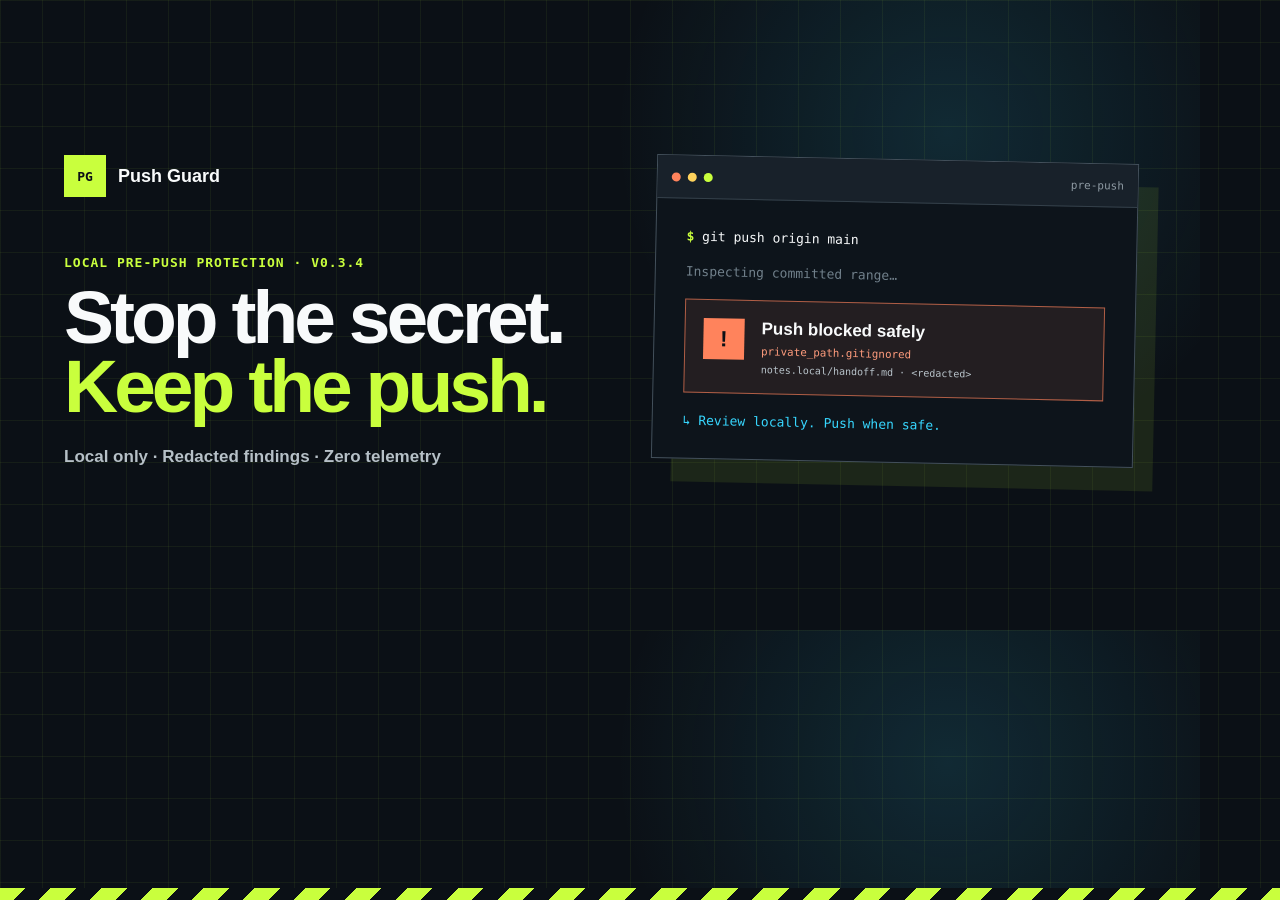
==== docs/social-card.html @ c1cf0c63 "Release 0.3.4: harden push and publish gates" ====
<!doctype html>
<html lang="en">
<head>
  <meta charset="utf-8">
  <meta name="viewport" content="width=device-width, initial-scale=1">
  <meta name="robots" content="noindex">
  <title>Push Guard social card</title>
  <link rel="stylesheet" href="social-card.css">
</head>
<body>
  <main>
    <section class="copy">
      <div class="brand"><span>PG</span> Push Guard</div>
      <p class="eyebrow">LOCAL PRE-PUSH PROTECTION · V0.3.4</p>
      <h1>Stop the secret.<br><strong>Keep the push.</strong></h1>
      <p class="subhead">Local only · Redacted findings · Zero telemetry</p>
    </section>
    <section class="terminal" aria-label="Synthetic Push Guard output">
      <div class="bar"><i></i><i></i><i></i><span>pre-push</span></div>
      <div class="body">
        <p><b>$</b> git push origin main</p>
        <p class="dim">Inspecting committed range…</p>
        <div class="finding">
          <em>!</em>
          <div><strong>Push blocked safely</strong><small>private_path.gitignored</small><code>notes.local/handoff.md · &lt;redacted&gt;</code></div>
        </div>
        <p class="resolve">↳ Review locally. Push when safe.</p>
      </div>
    </section>
  </main>
</body>
</html>
---- docs/social-card.css ----
* { box-sizing: border-box; }

html,
body {
  width: 1200px;
  height: 630px;
  margin: 0;
  overflow: hidden;
}

body {
  color: #f8fafb;
  background:
    linear-gradient(90deg, rgba(201, 255, 61, 0.06) 1px, transparent 1px),
    linear-gradient(rgba(201, 255, 61, 0.06) 1px, transparent 1px),
    radial-gradient(circle at 79% 21%, rgba(55, 215, 255, 0.13), transparent 31%),
    #0b1016;
  background-size: 42px 42px, 42px 42px, auto, auto;
  font-family: Arial, Helvetica, sans-serif;
}

body::after {
  content: "";
  position: absolute;
  inset: auto 0 0;
  height: 12px;
  background: repeating-linear-gradient(135deg, #c9ff3d 0 18px, #0b1016 18px 36px);
}

main {
  display: grid;
  grid-template-columns: 1fr 0.9fr;
  align-items: center;
  gap: 54px;
  width: 100%;
  height: 100%;
  padding: 58px 64px 66px;
}

.brand {
  display: flex;
  align-items: center;
  gap: 12px;
  margin-bottom: 58px;
  font-size: 18px;
  font-weight: 800;
}

.brand span {
  display: grid;
  place-items: center;
  width: 42px;
  height: 42px;
  color: #0b1016;
  background: #c9ff3d;
  font-family: monospace;
  font-size: 13px;
}

.eyebrow {
  margin: 0 0 13px;
  color: #c9ff3d;
  font-family: monospace;
  font-size: 13px;
  font-weight: 800;
  letter-spacing: 1px;
}

h1 {
  margin: 0;
  font-size: 75px;
  line-height: 0.91;
  letter-spacing: -4px;
}

h1 strong {
  color: #c9ff3d;
}

.subhead {
  margin: 27px 0 0;
  color: #b6c0c7;
  font-size: 17px;
  font-weight: 700;
}

.terminal {
  background: #0d141b;
  border: 1px solid #43505b;
  box-shadow: 20px 23px 0 rgba(201, 255, 61, 0.09);
  transform: rotate(1.2deg);
}

.bar {
  display: flex;
  align-items: center;
  gap: 7px;
  min-height: 43px;
  padding: 0 14px;
  background: #18212a;
  border-bottom: 1px solid #34404a;
}

.bar i {
  width: 9px;
  height: 9px;
  background: #ff835c;
  border-radius: 50%;
}

.bar i:nth-child(2) { background: #ffd35c; }
.bar i:nth-child(3) { background: #c9ff3d; }

.bar span {
  margin-left: auto;
  color: #8e9aa3;
  font-family: monospace;
  font-size: 11px;
}

.body {
  padding: 30px;
  font-family: monospace;
  font-size: 13px;
}

.body > p { margin: 0 0 20px; }
.body b { color: #c9ff3d; }
.body .dim { color: #71808b; }

.finding {
  display: grid;
  grid-template-columns: 43px 1fr;
  gap: 15px;
  padding: 18px;
  background: rgba(255, 131, 92, 0.09);
  border: 1px solid rgba(255, 131, 92, 0.64);
}

.finding em {
  display: grid;
  place-items: center;
  width: 41px;
  height: 41px;
  color: #0b1016;
  background: #ff835c;
  font-family: Arial, sans-serif;
  font-size: 22px;
  font-style: normal;
  font-weight: 900;
}

.finding strong,
.finding small,
.finding code {
  display: block;
}

.finding strong {
  margin-bottom: 6px;
  font-family: Arial, sans-serif;
  font-size: 17px;
}

.finding small { color: #ff9c7d; }
.finding code { margin-top: 6px; color: #b9c4cb; font-size: 10px; }
.resolve { margin: 20px 0 0 !important; color: #37d7ff; }
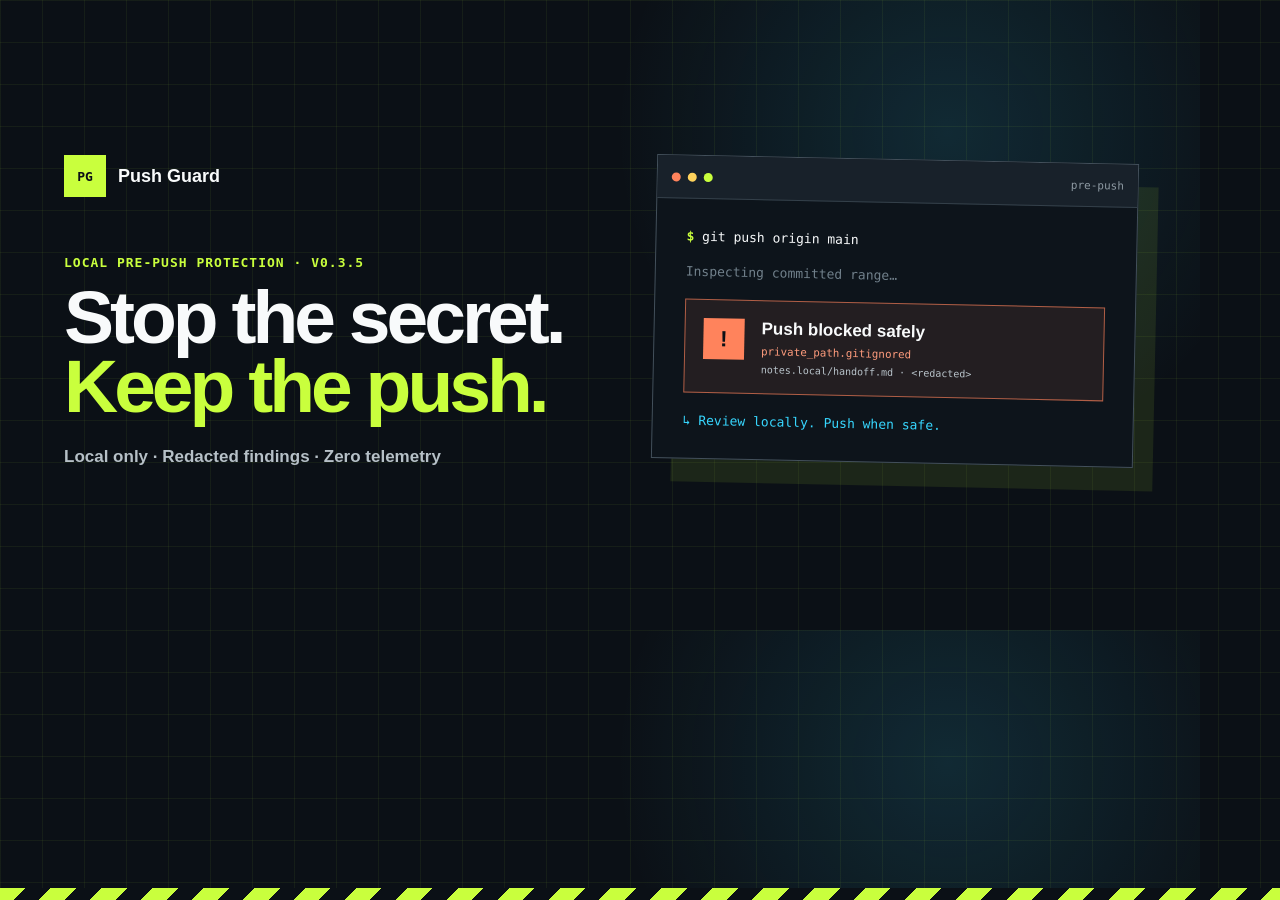
==== commit 6e2282bb: "Release 0.3.5 threat detection updates" ====
--- a/docs/social-card.html
+++ b/docs/social-card.html
@@ -11,7 +11,7 @@
   <main>
     <section class="copy">
       <div class="brand"><span>PG</span> Push Guard</div>
-      <p class="eyebrow">LOCAL PRE-PUSH PROTECTION · V0.3.4</p>
+      <p class="eyebrow">LOCAL PRE-PUSH PROTECTION · V0.3.5</p>
       <h1>Stop the secret.<br><strong>Keep the push.</strong></h1>
       <p class="subhead">Local only · Redacted findings · Zero telemetry</p>
     </section>
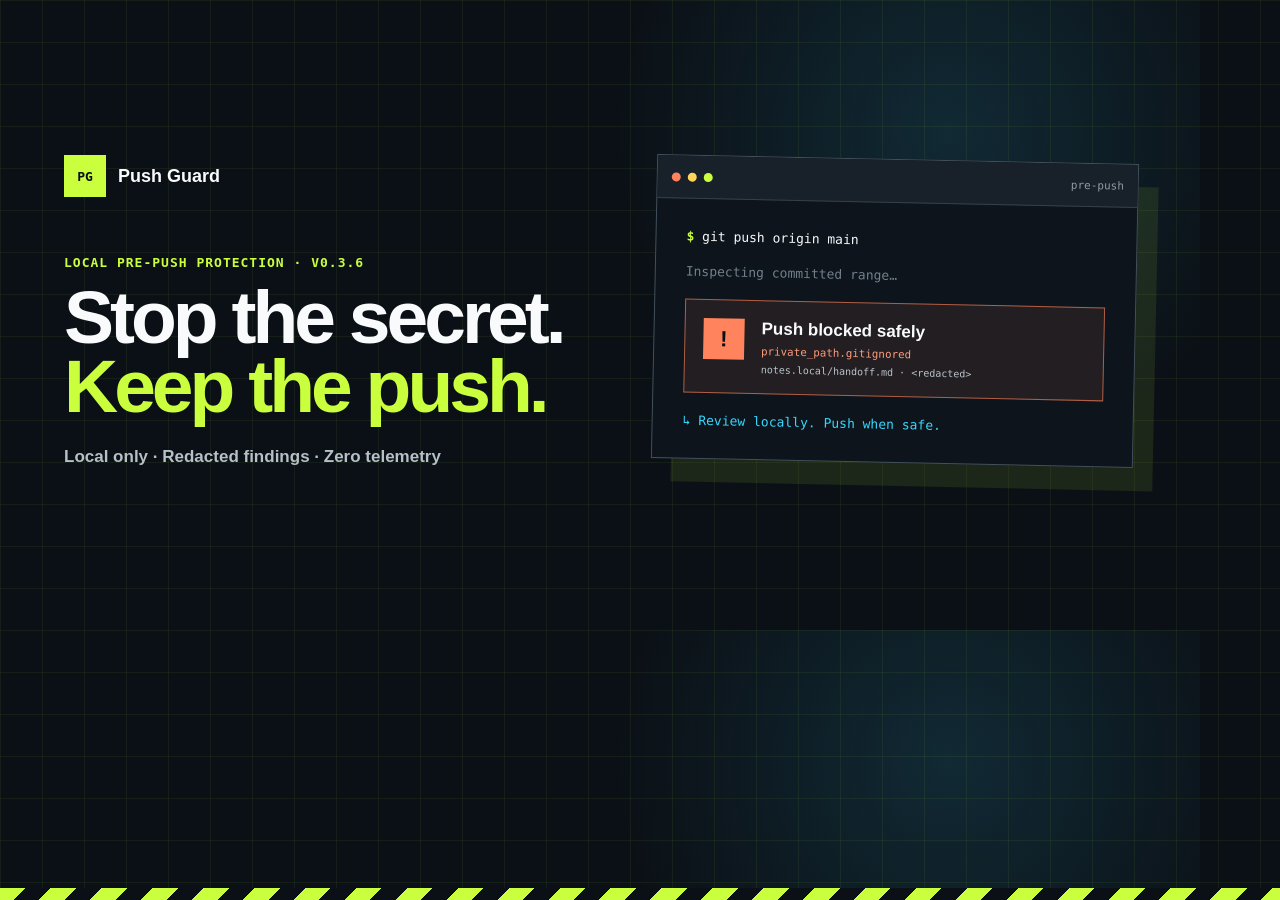
==== commit ef9b85d1: "Release 0.3.6 threat detection updates" ====
--- a/docs/social-card.html
+++ b/docs/social-card.html
@@ -11,7 +11,7 @@
   <main>
     <section class="copy">
       <div class="brand"><span>PG</span> Push Guard</div>
-      <p class="eyebrow">LOCAL PRE-PUSH PROTECTION · V0.3.5</p>
+      <p class="eyebrow">LOCAL PRE-PUSH PROTECTION · V0.3.6</p>
       <h1>Stop the secret.<br><strong>Keep the push.</strong></h1>
       <p class="subhead">Local only · Redacted findings · Zero telemetry</p>
     </section>
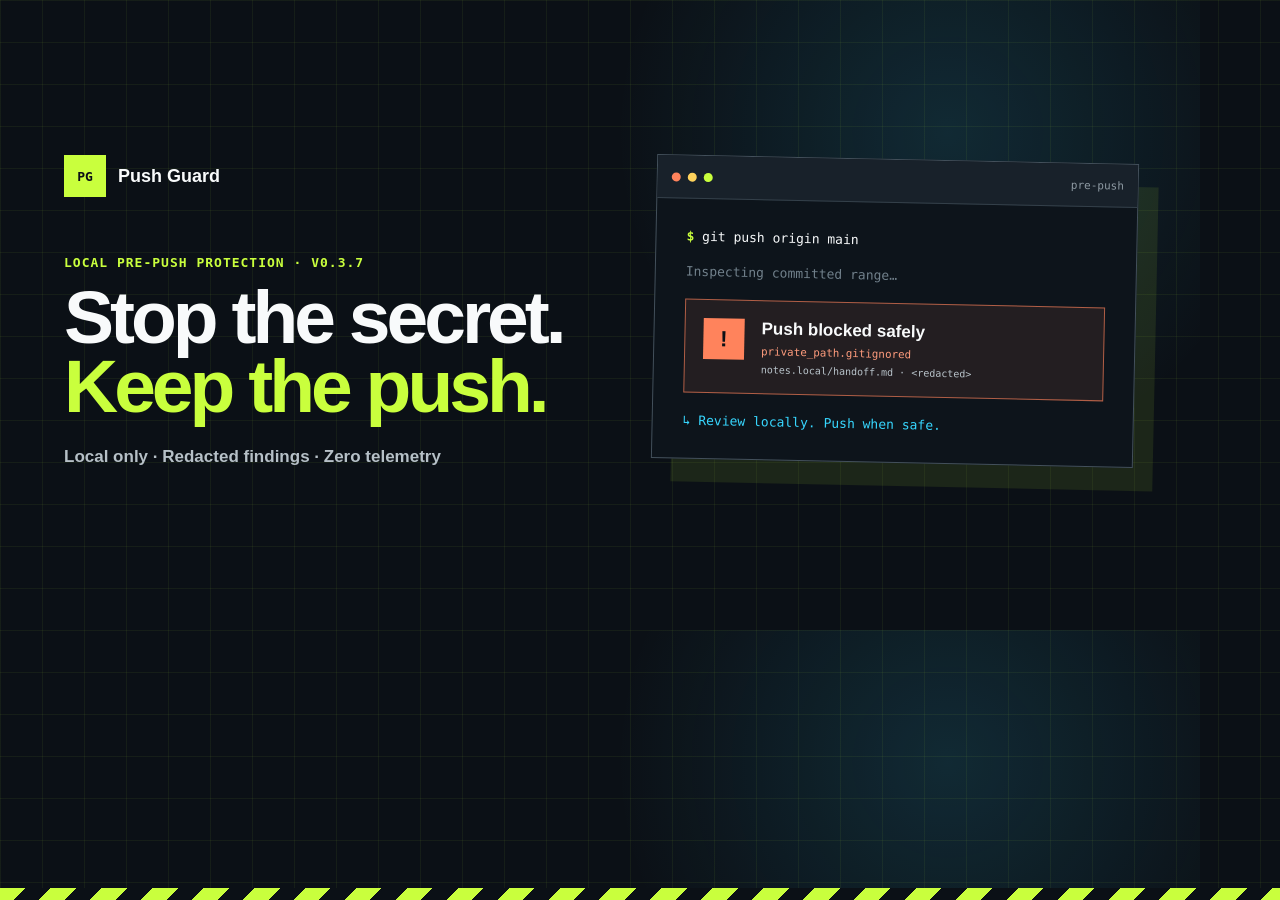
==== commit d0b81004: "Flag exact September advisory dependencies before push" ====
--- a/docs/social-card.html
+++ b/docs/social-card.html
@@ -11,7 +11,7 @@
   <main>
     <section class="copy">
       <div class="brand"><span>PG</span> Push Guard</div>
-      <p class="eyebrow">LOCAL PRE-PUSH PROTECTION · V0.3.6</p>
+      <p class="eyebrow">LOCAL PRE-PUSH PROTECTION · V0.3.7</p>
       <h1>Stop the secret.<br><strong>Keep the push.</strong></h1>
       <p class="subhead">Local only · Redacted findings · Zero telemetry</p>
     </section>
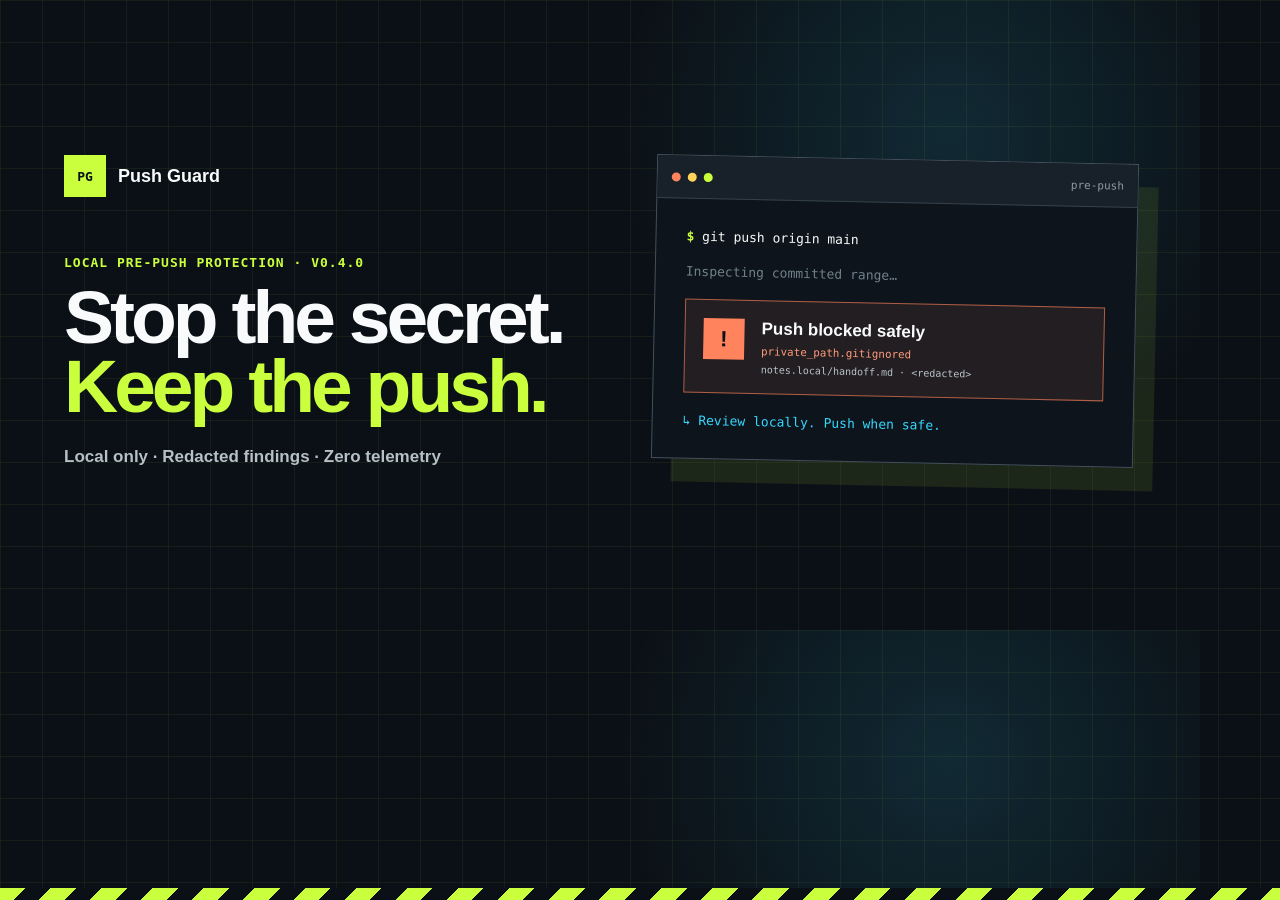
==== commit 25007522: "Release Push Guard 0.4.0 with bounded Sweep" ====
--- a/docs/social-card.html
+++ b/docs/social-card.html
@@ -11,7 +11,7 @@
   <main>
     <section class="copy">
       <div class="brand"><span>PG</span> Push Guard</div>
-      <p class="eyebrow">LOCAL PRE-PUSH PROTECTION · V0.3.7</p>
+      <p class="eyebrow">LOCAL PRE-PUSH PROTECTION · V0.4.0</p>
       <h1>Stop the secret.<br><strong>Keep the push.</strong></h1>
       <p class="subhead">Local only · Redacted findings · Zero telemetry</p>
     </section>
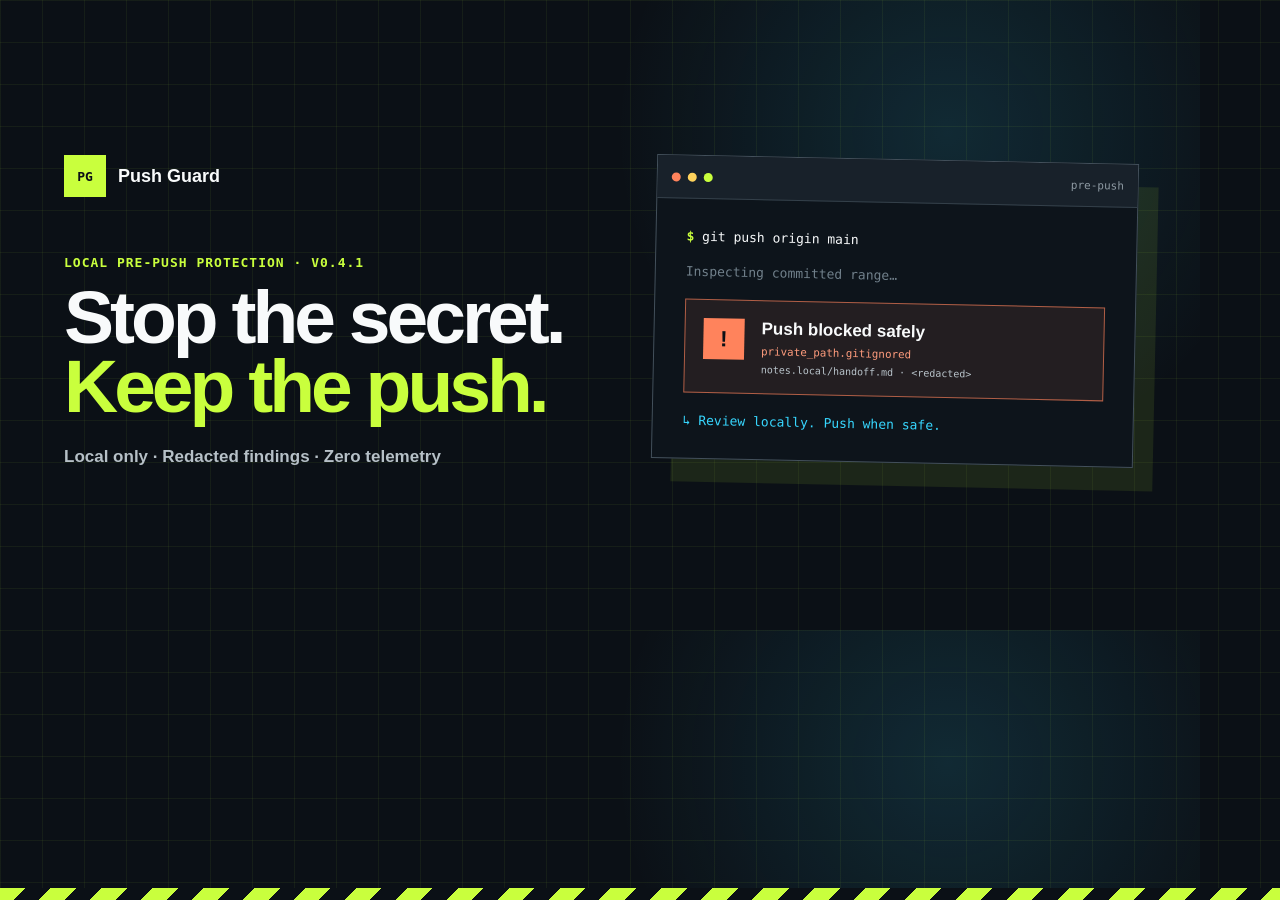
==== commit 2c49e3d1: "Update landing page for Push Guard 0.4.1" ====
--- a/docs/social-card.html
+++ b/docs/social-card.html
@@ -11,7 +11,7 @@
   <main>
     <section class="copy">
       <div class="brand"><span>PG</span> Push Guard</div>
-      <p class="eyebrow">LOCAL PRE-PUSH PROTECTION · V0.4.0</p>
+      <p class="eyebrow">LOCAL PRE-PUSH PROTECTION · V0.4.1</p>
       <h1>Stop the secret.<br><strong>Keep the push.</strong></h1>
       <p class="subhead">Local only · Redacted findings · Zero telemetry</p>
     </section>
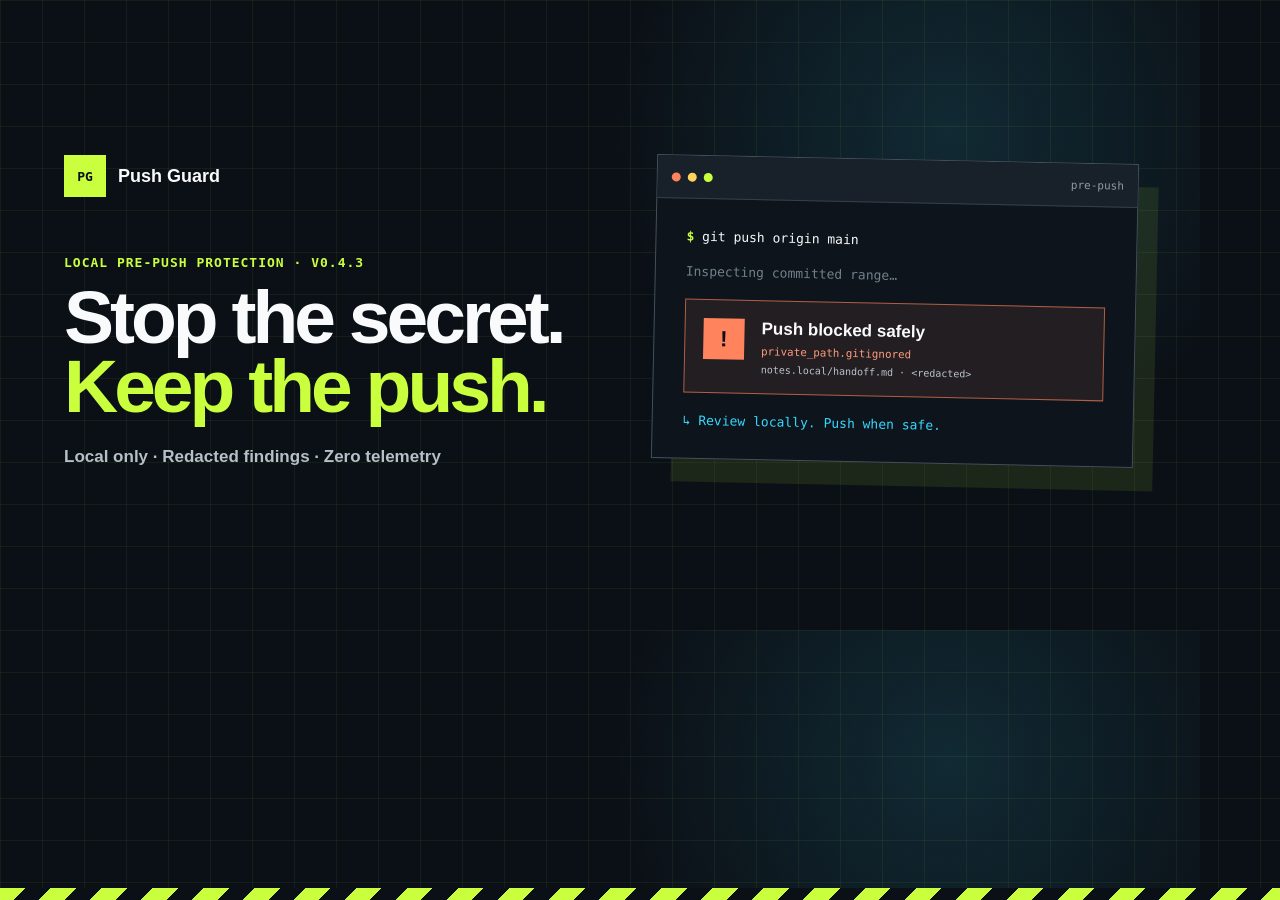
==== commit f0d0649b: "Distinguish PR gate from push validation" ====
--- a/docs/social-card.html
+++ b/docs/social-card.html
@@ -11,7 +11,7 @@
   <main>
     <section class="copy">
       <div class="brand"><span>PG</span> Push Guard</div>
-      <p class="eyebrow">LOCAL PRE-PUSH PROTECTION · V0.4.1</p>
+      <p class="eyebrow">LOCAL PRE-PUSH PROTECTION · V0.4.3</p>
       <h1>Stop the secret.<br><strong>Keep the push.</strong></h1>
       <p class="subhead">Local only · Redacted findings · Zero telemetry</p>
     </section>
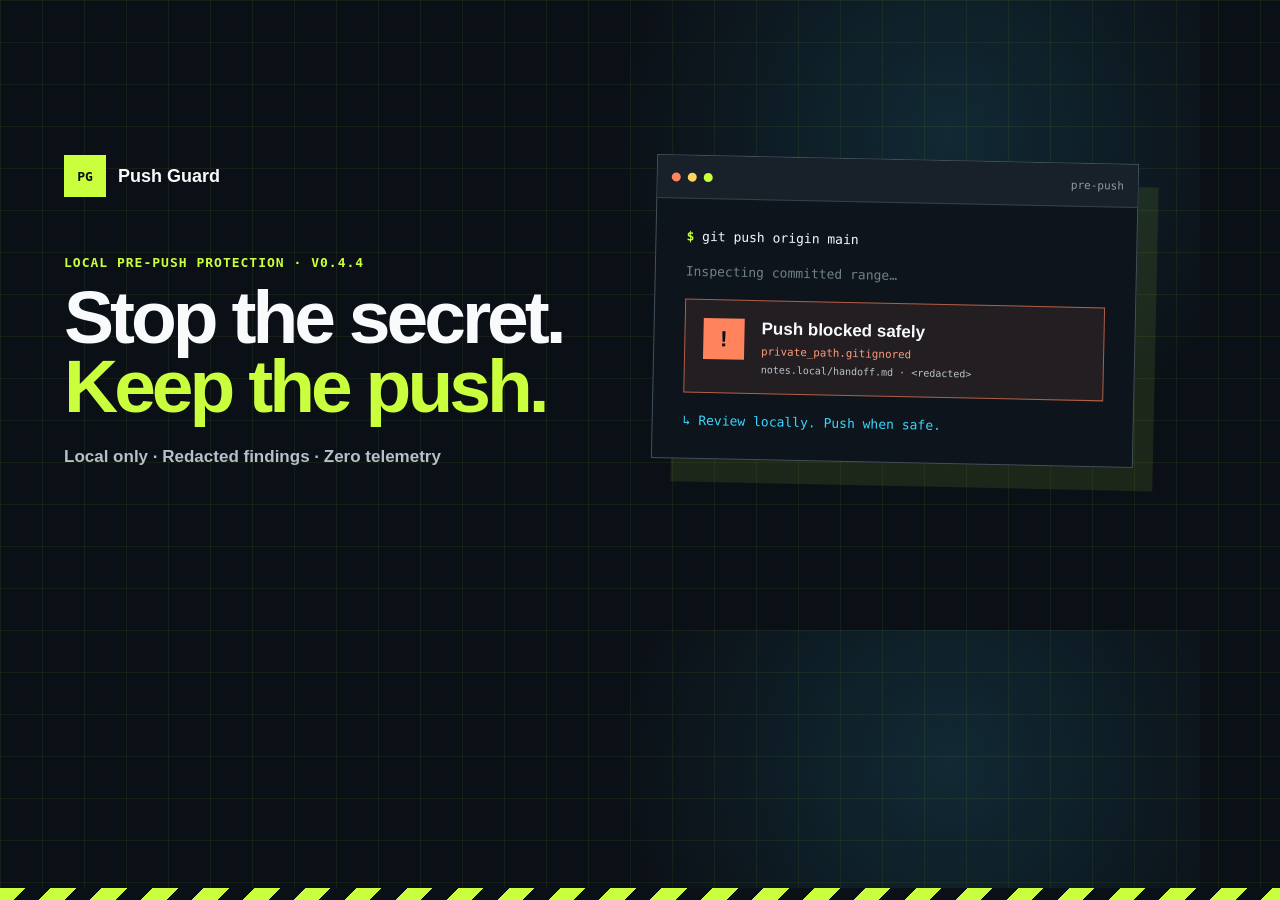
==== commit 0d71d375: "Classify npm sources and loader signals in context" ====
--- a/docs/social-card.html
+++ b/docs/social-card.html
@@ -11,7 +11,7 @@
   <main>
     <section class="copy">
       <div class="brand"><span>PG</span> Push Guard</div>
-      <p class="eyebrow">LOCAL PRE-PUSH PROTECTION · V0.4.3</p>
+      <p class="eyebrow">LOCAL PRE-PUSH PROTECTION · V0.4.4</p>
       <h1>Stop the secret.<br><strong>Keep the push.</strong></h1>
       <p class="subhead">Local only · Redacted findings · Zero telemetry</p>
     </section>
